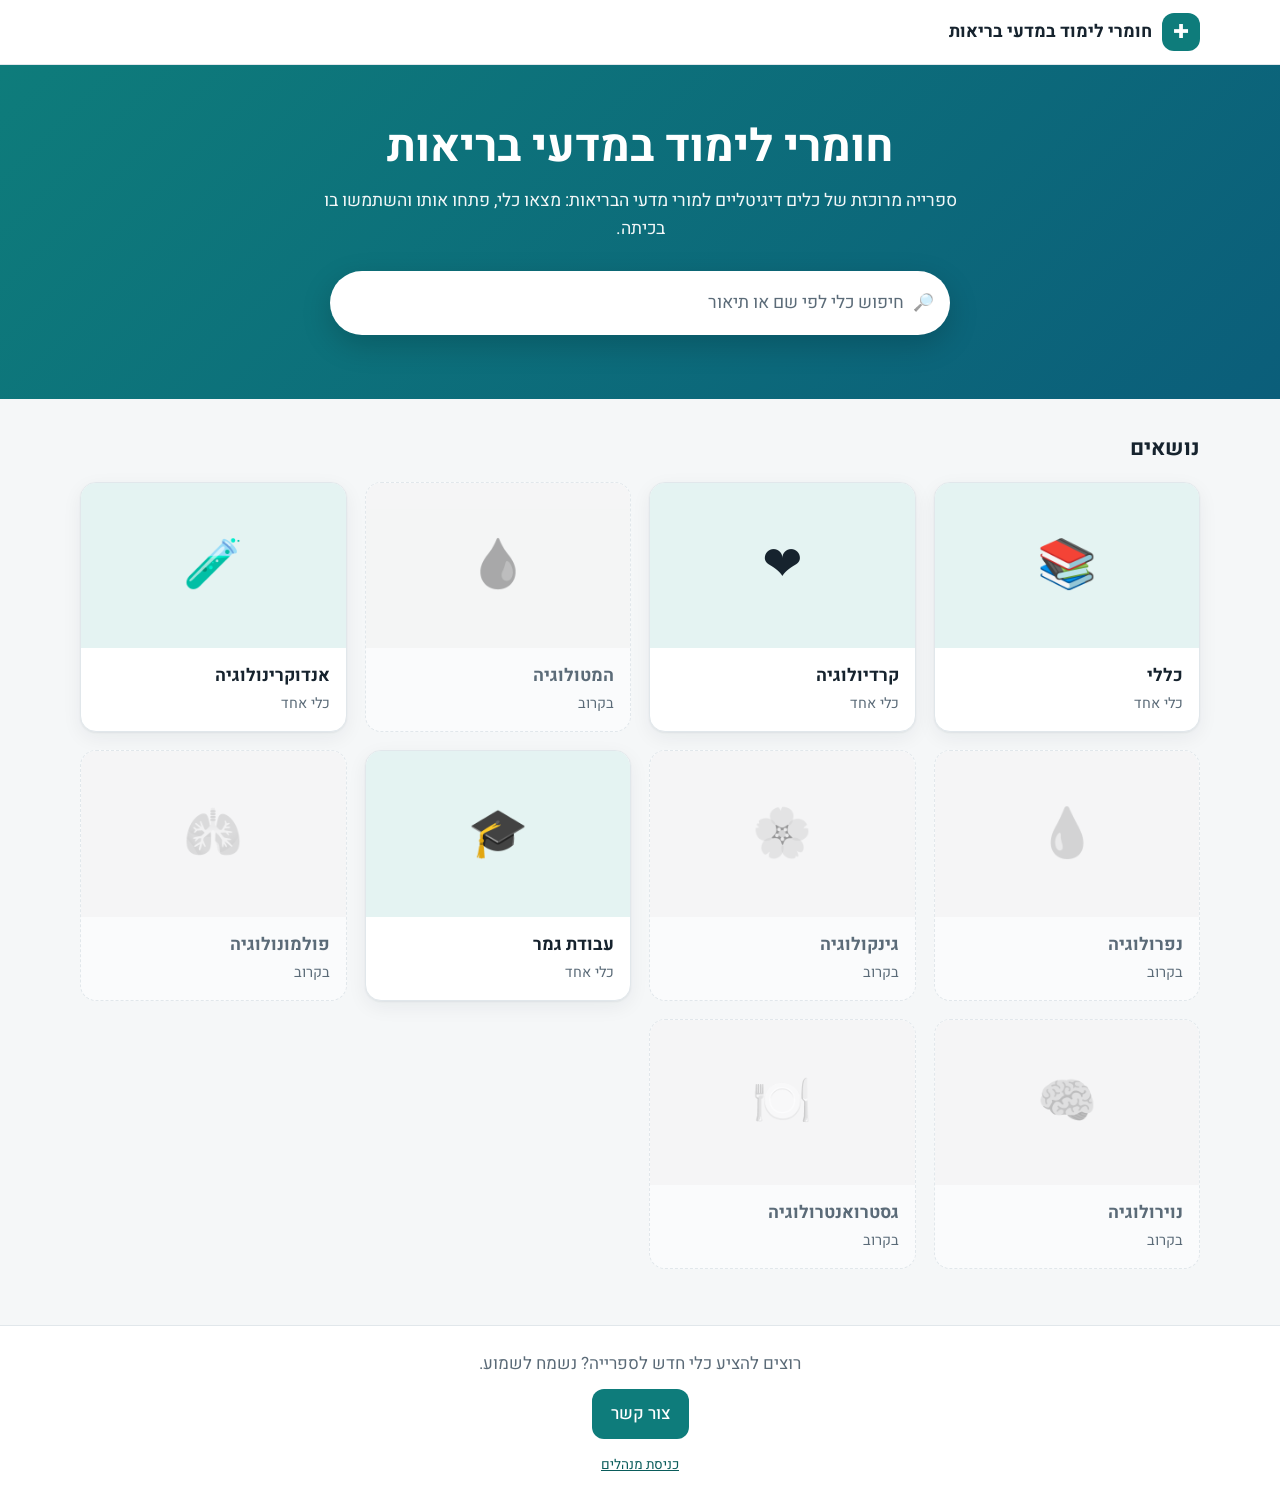
==== index.html @ 9a189499 "גרסה ראשונה של ספריית חומרי הלימוד במדעי בריאות Co-Authored-By: Claude Sonnet 5.5 <noreply@anthropic" ====
<!doctype html>
<html lang="he" dir="rtl">
<head>
  <meta charset="utf-8">
  <meta name="viewport" content="width=device-width, initial-scale=1">
  <title>חומרי לימוד במדעי בריאות</title>
  <meta name="description" content="ספרייה מרוכזת של כלים דיגיטליים למורי מדעי הבריאות">
  <link rel="preconnect" href="https://fonts.googleapis.com">
  <link rel="preconnect" href="https://fonts.gstatic.com" crossorigin>
  <link href="https://fonts.googleapis.com/css2?family=Heebo:wght@400;500;700&display=swap" rel="stylesheet">
  <link rel="stylesheet" href="css/style.css">
</head>
<body>
  <header class="site-header">
    <div class="container header-inner">
      <a class="brand" href="#/"><span class="brand-mark" aria-hidden="true">✚</span><span id="brand-title">חומרי לימוד במדעי בריאות</span></a>
      <form class="search header-search" role="search" id="header-search">
        <span class="search-icon" aria-hidden="true">🔎</span>
        <input class="search-input" type="search" name="q" placeholder="חיפוש כלי לפי שם או תיאור" aria-label="חיפוש כלי" autocomplete="off">
      </form>
    </div>
  </header>

  <main id="app" tabindex="-1"><p class="container page">טוען…</p></main>

  <footer class="site-footer">
    <div class="container">
      <p>רוצים להציע כלי חדש לספרייה? נשמח לשמוע.</p>
      <button class="btn btn-primary" id="contact-btn" type="button">צור קשר</button>
      <p style="margin-top:16px;font-size:.85rem"><a href="admin/">כניסת מנהלים</a></p>
    </div>
  </footer>

  <dialog id="contact-dialog" aria-labelledby="contact-title">
    <h2 id="contact-title">צור קשר</h2>
    <p>כדי להציע כלי, שלחו תיאור וקבצים למנהל הספרייה:</p>
    <div class="contact-list" id="contact-list"></div>
    <button class="btn btn-ghost" id="contact-close" type="button">סגירה</button>
  </dialog>

  <script src="js/app.js"></script>
</body>
</html>
---- css/style.css ----
:root {
  --bg: #f5f7f8;
  --surface: #ffffff;
  --ink: #16232e;
  --muted: #5b6b78;
  --line: #e1e7eb;
  --brand: #0e7c7b;
  --brand-dark: #0a5c5b;
  --brand-soft: #e4f3f2;
  --accent: #f2a93b;
  --danger: #b42318;
  --radius: 16px;
  --shadow: 0 1px 2px rgba(16, 35, 46, .06), 0 6px 20px rgba(16, 35, 46, .06);
}

* { box-sizing: border-box; }
html { scroll-behavior: smooth; }
body {
  margin: 0;
  font-family: 'Heebo', system-ui, -apple-system, 'Segoe UI', Arial, sans-serif;
  background: var(--bg);
  color: var(--ink);
  line-height: 1.6;
  font-size: 17px;
  -webkit-text-size-adjust: 100%;
}
a { color: var(--brand-dark); }
:focus-visible { outline: 3px solid var(--accent); outline-offset: 2px; border-radius: 6px; }
main:focus { outline: none; }
.container { width: min(1120px, 100% - 32px); margin-inline: auto; }

/* כותרת עליונה */
.site-header { background: var(--surface); border-bottom: 1px solid var(--line); position: sticky; top: 0; z-index: 20; }
.header-inner { display: flex; align-items: center; gap: 16px; min-height: 64px; padding-block: 8px; }
.brand { display: flex; align-items: center; gap: 10px; text-decoration: none; color: var(--ink); font-weight: 700; font-size: 1.1rem; }
.brand-mark { width: 38px; height: 38px; border-radius: 12px; background: var(--brand); color: #fff; display: grid; place-items: center; font-size: 1.2rem; flex: none; }
.header-search { margin-inline-start: auto; flex: 0 1 380px; }
body.is-home .header-search { display: none; }

/* חיפוש */
.search { position: relative; display: block; }
.search-icon { position: absolute; inset-inline-start: 16px; top: 50%; transform: translateY(-50%); pointer-events: none; opacity: .6; }
.search-input {
  width: 100%; padding: 12px 16px; padding-inline-start: 46px;
  border-radius: 999px; border: 1px solid var(--line); background: var(--surface);
  font: inherit; color: var(--ink);
}
.search-input::placeholder { color: var(--muted); }

/* אזור פתיחה */
.hero { background: linear-gradient(135deg, #0e7c7b 0%, #0b5e7a 100%); color: #fff; padding: 56px 0 64px; text-align: center; }
.hero h1 { margin: 0 0 12px; font-size: clamp(1.9rem, 5vw, 2.8rem); line-height: 1.2; }
.hero p { margin: 0 auto 28px; max-width: 640px; opacity: .95; font-size: 1.1rem; }
.hero .search { max-width: 620px; margin-inline: auto; }
.hero .search-input { padding-block: 18px; font-size: 1.1rem; border: 0; box-shadow: 0 10px 30px rgba(0, 0, 0, .18); }

.page { padding-block: 32px 56px; }
.section-title { font-size: 1.35rem; margin: 0 0 16px; }

/* אריחי נושאים */
.tiles { display: grid; grid-template-columns: repeat(auto-fill, minmax(210px, 1fr)); gap: 18px; }
.tile {
  display: flex; flex-direction: column; background: var(--surface); border: 1px solid var(--line);
  border-radius: var(--radius); overflow: hidden; text-decoration: none; color: inherit;
  box-shadow: var(--shadow); transition: transform .15s ease, box-shadow .15s ease;
}
.tile:hover { transform: translateY(-3px); box-shadow: 0 2px 4px rgba(16, 35, 46, .08), 0 12px 28px rgba(16, 35, 46, .1); }
.tile-media { aspect-ratio: 16 / 10; background: var(--brand-soft); display: grid; place-items: center; overflow: hidden; }
.tile-media img { width: 100%; height: 100%; object-fit: cover; display: block; }
.tile-icon { font-size: 3rem; line-height: 1; }
.tile-body { padding: 14px 16px 16px; }
.tile-title { margin: 0; font-weight: 700; font-size: 1.1rem; }
.tile-meta { color: var(--muted); font-size: .9rem; margin-top: 2px; }
.tile.is-empty { background: #fafbfc; border-style: dashed; box-shadow: none; }
.tile.is-empty .tile-media { filter: grayscale(1); opacity: .5; }
.tile.is-empty .tile-title { color: var(--muted); }

/* פירורי לחם */
.crumbs { margin-bottom: 16px; }
.crumbs ol { list-style: none; display: flex; flex-wrap: wrap; gap: 6px; padding: 0; margin: 0; font-size: .95rem; }
.crumbs li + li::before { content: '←'; margin-inline-end: 6px; color: var(--muted); }
.crumbs a { text-decoration: none; }
.crumbs a:hover { text-decoration: underline; }
.crumbs [aria-current] { color: var(--muted); }

.page-title { font-size: clamp(1.6rem, 4vw, 2.2rem); margin: 0 0 8px; line-height: 1.25; }
.page-desc { color: var(--muted); margin: 0 0 24px; max-width: 70ch; }
.block { margin-top: 32px; }

/* כרטיסי כלים */
.tool { background: var(--surface); border: 1px solid var(--line); border-radius: var(--radius); margin-bottom: 12px; box-shadow: var(--shadow); }
.tool > summary { list-style: none; cursor: pointer; display: flex; gap: 12px; align-items: center; padding: 16px 18px; font-weight: 700; font-size: 1.1rem; }
.tool > summary::-webkit-details-marker { display: none; }
.tool > summary::after {
  content: ''; width: 10px; height: 10px; margin-inline-start: auto; flex: none;
  border-inline-end: 2px solid var(--muted); border-bottom: 2px solid var(--muted);
  transform: rotate(45deg); transition: transform .2s ease;
}
.tool[open] > summary::after { transform: rotate(-135deg); }
.tool-body { padding: 0 18px 18px; border-top: 1px solid var(--line); }
.tool-body p { margin: 14px 0; }
.tool-actions { display: flex; flex-wrap: wrap; gap: 10px; margin: 14px 0; }
.docs { list-style: none; padding: 0; margin: 14px 0; display: grid; gap: 8px; }
.docs a { font-weight: 500; }
.docs .note { color: var(--muted); font-size: .92rem; }
.tool-meta { color: var(--muted); font-size: .9rem; display: flex; flex-wrap: wrap; gap: 6px 18px; }

/* כפתורים */
.btn {
  display: inline-flex; align-items: center; justify-content: center; gap: 8px; min-height: 44px;
  padding: 10px 18px; border-radius: 12px; font: inherit; font-weight: 500; text-decoration: none;
  border: 1px solid transparent; cursor: pointer;
}
.btn-primary { background: var(--brand); color: #fff; }
.btn-primary:hover { background: var(--brand-dark); }
.btn-secondary { background: var(--brand-soft); color: var(--brand-dark); }
.btn-secondary:hover { background: #d3ebe9; }
.btn-ghost { background: transparent; border-color: var(--line); color: var(--ink); }
.btn-ghost:hover { background: #eef2f4; }
.btn-danger { background: #fff; border-color: #f0b4ae; color: var(--danger); }

/* תוצאות חיפוש ומצבים ריקים */
.result { background: var(--surface); border: 1px solid var(--line); border-radius: var(--radius); padding: 18px; margin-bottom: 12px; box-shadow: var(--shadow); }
.result h3 { margin: 0 0 4px; font-size: 1.15rem; }
.result h3 a { text-decoration: none; }
.result .path { color: var(--muted); font-size: .9rem; margin-bottom: 8px; }
.empty-state { background: var(--surface); border: 1px dashed #c7d1d8; border-radius: var(--radius); padding: 32px 20px; text-align: center; color: var(--muted); }
.empty-state p { margin: 0 0 14px; }

/* תחתית ויצירת קשר */
.site-footer { border-top: 1px solid var(--line); background: var(--surface); padding: 24px 0; text-align: center; color: var(--muted); }
.site-footer p { margin: 0 0 12px; }
dialog { border: 0; border-radius: var(--radius); padding: 24px; width: min(420px, calc(100% - 32px)); box-shadow: 0 20px 60px rgba(0, 0, 0, .25); color: var(--ink); font-family: inherit; }
dialog::backdrop { background: rgba(16, 35, 46, .5); }
dialog h2 { margin: 0 0 8px; }
.contact-list { display: grid; gap: 10px; margin: 16px 0; }
.contact-list .btn { justify-content: flex-start; }
.contact-list .ltr { direction: ltr; unicode-bidi: plaintext; }

@media (max-width: 640px) {
  body { font-size: 16.5px; }
  .header-inner { flex-wrap: wrap; }
  .header-search { flex: 1 1 100%; order: 3; }
  .hero { padding: 40px 0 48px; }
  .tiles { grid-template-columns: repeat(2, 1fr); gap: 12px; }
  .tile-icon { font-size: 2.4rem; }
}
@media (prefers-reduced-motion: reduce) {
  * { transition: none !important; scroll-behavior: auto !important; }
}
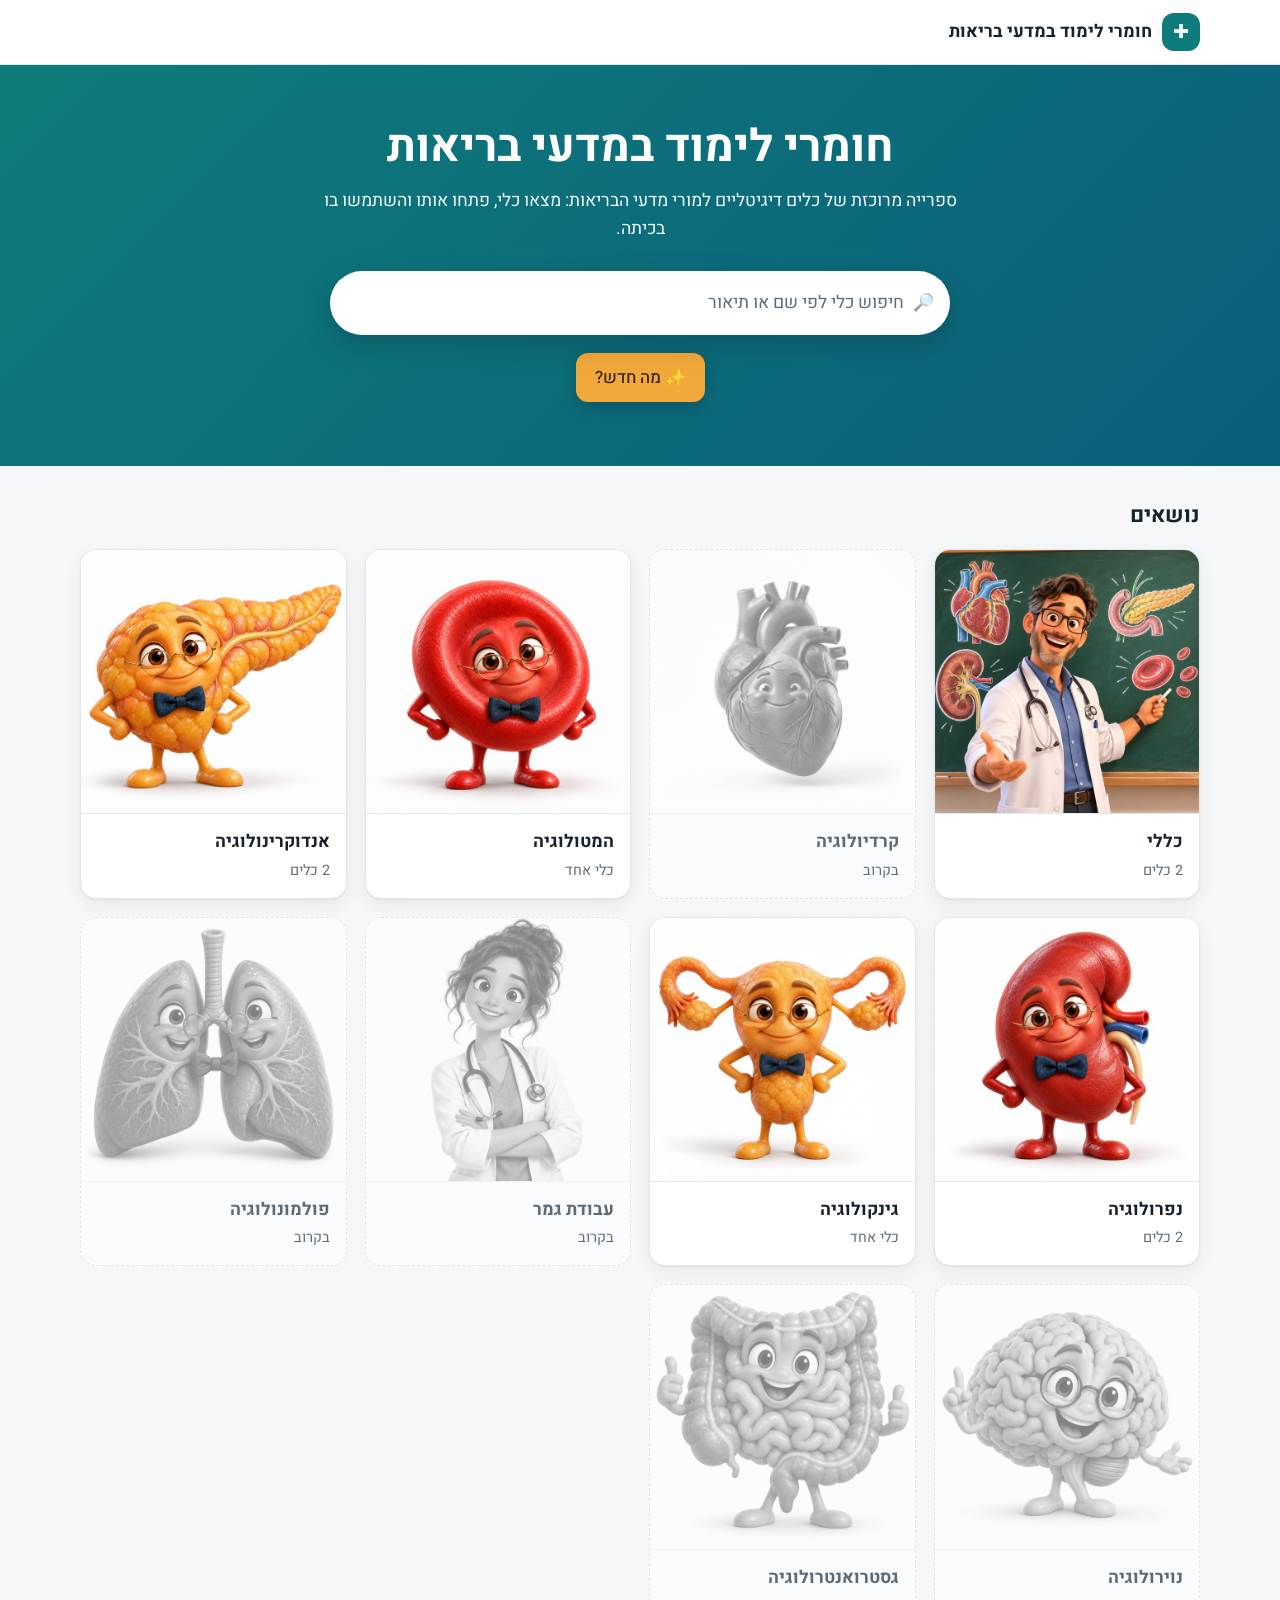
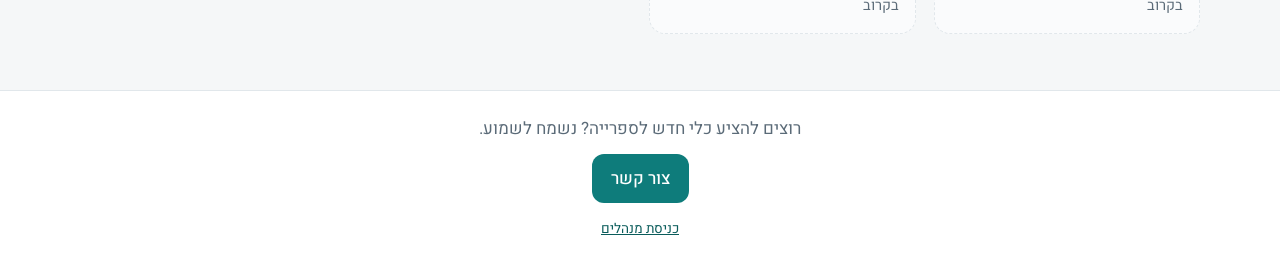
==== commit fa49601d: "חלונית "מה חדש?" ועדכון תאריך אוטומטי בעריכת כלי Co-Authored-By: Claude Sonnet 5.5 <noreply@anthropi" ====
--- a/index.html
+++ b/index.html
@@ -38,6 +38,13 @@
     <button class="btn btn-ghost" id="contact-close" type="button">סגירה</button>
   </dialog>
 
+  <dialog id="news-dialog" aria-labelledby="news-title">
+    <h2 id="news-title">מה חדש?</h2>
+    <p class="news-sub">כלים שנוספו או עודכנו ב-30 הימים האחרונים</p>
+    <div id="news-list" class="news-list"></div>
+    <button class="btn btn-ghost" id="news-close" type="button">סגירה</button>
+  </dialog>
+
   <script src="js/app.js"></script>
 </body>
 </html>
--- a/css/style.css
+++ b/css/style.css
@@ -54,6 +54,24 @@
 .hero .search { max-width: 620px; margin-inline: auto; }
 .hero .search-input { padding-block: 18px; font-size: 1.1rem; border: 0; box-shadow: 0 10px 30px rgba(0, 0, 0, .18); }
 
+.btn-news {
+  margin-top: 18px; background: var(--accent); color: #3a2400; font-weight: 700; font-size: 1.05rem;
+  padding: 12px 24px; border-radius: 999px; box-shadow: 0 6px 18px rgba(0, 0, 0, .2);
+}
+.btn-news:hover { background: #f7b957; }
+.news-count { background: #3a2400; color: #fff; border-radius: 999px; min-width: 24px; padding: 0 8px; font-size: .85rem; line-height: 24px; text-align: center; }
+
+#news-dialog { width: min(560px, calc(100% - 24px)); max-height: calc(100% - 24px); display: none; flex-direction: column; }
+#news-dialog[open] { display: flex; }
+.news-sub { color: var(--muted); margin: 0 0 12px; }
+.news-list { overflow-y: auto; margin-bottom: 16px; display: grid; gap: 10px; }
+.news-item { display: grid; gap: 2px; padding: 12px 14px; border: 1px solid var(--line); border-radius: 12px; text-decoration: none; color: var(--ink); }
+.news-item:hover { background: var(--brand-soft); }
+.news-title { font-weight: 700; }
+.news-meta { color: var(--muted); font-size: .88rem; }
+.news-desc { font-size: .95rem; display: -webkit-box; -webkit-line-clamp: 3; line-clamp: 3; -webkit-box-orient: vertical; overflow: hidden; }
+.news-empty { text-align: center; color: var(--muted); padding: 24px 8px; margin: 0; }
+
 .page { padding-block: 32px 56px; }
 .section-title { font-size: 1.35rem; margin: 0 0 16px; }
 
@@ -65,8 +83,10 @@
   box-shadow: var(--shadow); transition: transform .15s ease, box-shadow .15s ease;
 }
 .tile:hover { transform: translateY(-3px); box-shadow: 0 2px 4px rgba(16, 35, 46, .08), 0 12px 28px rgba(16, 35, 46, .1); }
-.tile-media { aspect-ratio: 16 / 10; background: var(--brand-soft); display: grid; place-items: center; overflow: hidden; }
-.tile-media img { width: 100%; height: 100%; object-fit: cover; display: block; }
+.tile-media { aspect-ratio: 1 / 1; background: #fff; display: grid; place-items: center; overflow: hidden; border-bottom: 1px solid var(--line); }
+.tile-media:has(.tile-icon) { background: var(--brand-soft); aspect-ratio: 4 / 3; }
+.tile-media img { width: 100%; height: 100%; object-fit: contain; display: block; transition: transform .25s ease; }
+.tile:hover .tile-media img { transform: scale(1.04); }
 .tile-icon { font-size: 3rem; line-height: 1; }
 .tile-body { padding: 14px 16px 16px; }
 .tile-title { margin: 0; font-weight: 700; font-size: 1.1rem; }
@@ -99,11 +119,20 @@
 .tool[open] > summary::after { transform: rotate(-135deg); }
 .tool-body { padding: 0 18px 18px; border-top: 1px solid var(--line); }
 .tool-body p { margin: 14px 0; }
+.tool-body .tool-dev { margin-top: -4px; color: var(--muted); font-size: .95rem; }
 .tool-actions { display: flex; flex-wrap: wrap; gap: 10px; margin: 14px 0; }
 .docs { list-style: none; padding: 0; margin: 14px 0; display: grid; gap: 8px; }
 .docs a { font-weight: 500; }
 .docs .note { color: var(--muted); font-size: .92rem; }
 .tool-meta { color: var(--muted); font-size: .9rem; display: flex; flex-wrap: wrap; gap: 6px 18px; }
+
+.link-group { display: inline-flex; flex-wrap: wrap; gap: 6px; align-items: center; }
+.docs li { display: flex; flex-wrap: wrap; align-items: center; gap: 4px 8px; }
+.copy-mini {
+  min-height: 32px; padding: 2px 10px; border-radius: 8px; border: 1px solid var(--line);
+  background: transparent; color: var(--muted); font: inherit; font-size: .85rem; cursor: pointer;
+}
+.copy-mini:hover { background: #eef2f4; color: var(--ink); }
 
 /* כפתורים */
 .btn {
